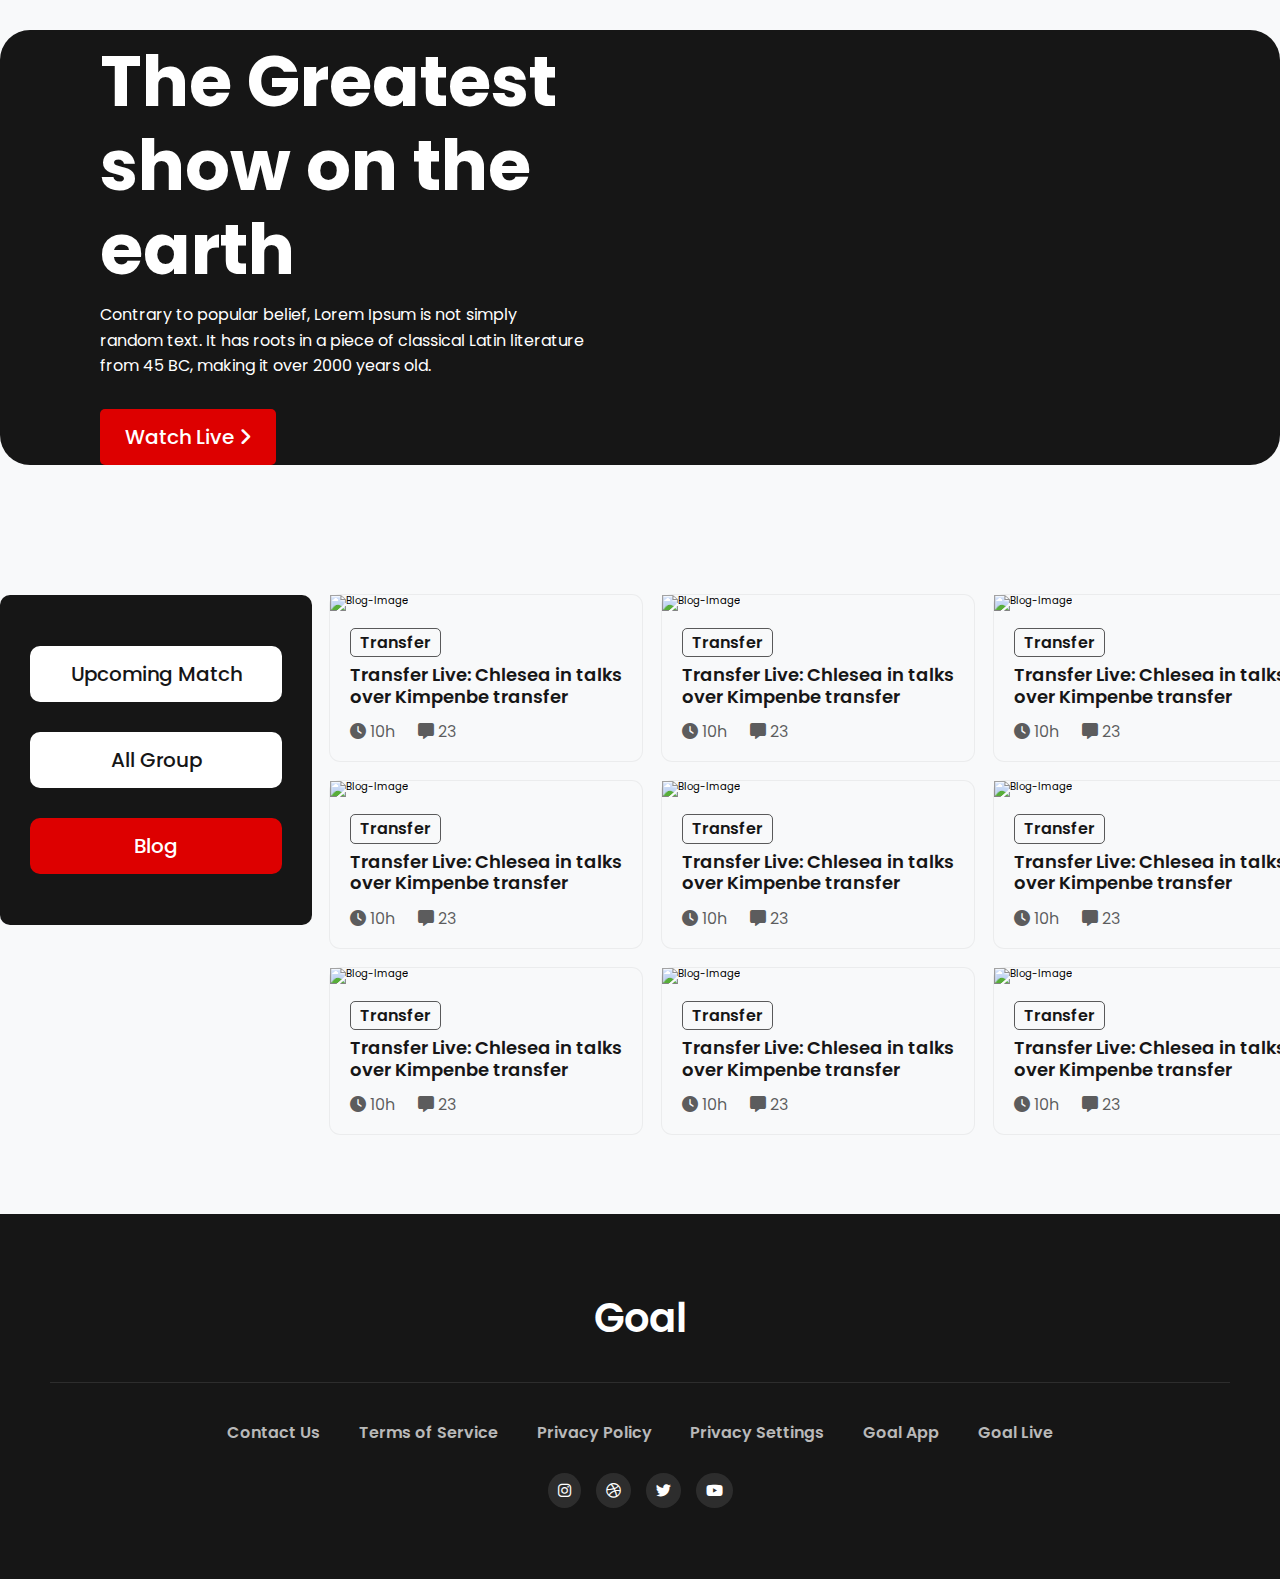
==== index.html @ 2a1b7299 "I have finished footer section design" ====
<!DOCTYPE html>
<html lang="en">
<head>
    <meta charset="UTF-8">
    <meta http-equiv="X-UA-Compatible" content="IE=edge">
    <meta name="viewport" content="width=device-width, initial-scale=1.0">
    <title>FIFA World Cup Qatar 2022</title>

    <!-- Favicon LInk -->
    <link rel="shortcut icon" href="./assets/favicon.png" type="image/x-icon">

    <!-- Google Fonts Links -->
    <link rel="preconnect" href="https://fonts.googleapis.com">
    <link rel="preconnect" href="https://fonts.gstatic.com" crossorigin>
    <link href="https://fonts.googleapis.com/css2?family=Poppins:wght@400;600;700&family=Roboto:wght@400;500;700&display=swap" rel="stylesheet">

    <!-- Font-Awesome CDN Link -->
    <link rel="stylesheet" href="https://cdnjs.cloudflare.com/ajax/libs/font-awesome/6.1.1/css/all.min.css"/>

    <!-- Main CSS File Link -->
    <link rel="stylesheet" href="./css/style.css">
</head>
<body>

    <!-- Start Header Section MarkUp -->
    <header class="container">
        <div class="row">
            <div class="header-items">
                <div class="header-left">
                    <h1>The Greatest show on the earth</h1>
                    <p>Contrary to popular belief, Lorem Ipsum is not simply</p>
                    <p>random text. It has roots in a piece of classical Latin literature</p>
                    <p>from 45 BC, making it over 2000 years old.</p>

                    <a href="#" class="btn btn-live">Watch Live <i class="fa-solid fa-angle-right"></i></a>
                </div>
                <div class="header-right">
                    <img src="./assets/Banner Image.png" alt="">
                </div>
            </div>
        </div>
    </header>
    <!-- End Header Section MarkUp -->

    <!--  Start Blog Section MarkUp -->
    <section class="container">
        <div class="row">
            <div class="blog-items">
                <div class="blog-navigator-btn">
                    <ul>
                        <li><a href="#" class="btn-inActive">Upcoming Match</a></li>
                        <li><a href="#" class="btn-inActive">All Group</a></li>
                        <li><a href="#" class="btn-Active btn-inActive">Blog</a></li>
                    </ul>
                </div>
                <div class="blogs">
                    <div class="blog-card card">
                        <img src="./assets/Blog Image.png" alt="Blog-Image">
                        <div class="card-details">
                            <a href="#" class="btn-transfer">Transfer</a>
                            <h4>Transfer Live: Chlesea in talks over Kimpenbe transfer</h4>
                            <div class="blog-history">
                                <a href="#"><i class="fa-solid fa-clock"></i> 10h</a>
                                <a href="#"><i class="fa-solid fa-message"></i> 23</a>
                            </div>
                        </div>
                    </div>
                    <div class="blog-card card">
                        <img src="./assets/Blog Image.png" alt="Blog-Image">
                        <div class="card-details">
                            <a href="#" class="btn-transfer">Transfer</a>
                            <h4>Transfer Live: Chlesea in talks over Kimpenbe transfer</h4>
                            <div class="blog-history">
                                <a href="#"><i class="fa-solid fa-clock"></i> 10h</a>
                                <a href="#"><i class="fa-solid fa-message"></i> 23</a>
                            </div>
                        </div>
                    </div>
                    <div class="blog-card card">
                        <img src="./assets/Blog Image.png" alt="Blog-Image">
                        <div class="card-details">
                            <a href="#" class="btn-transfer">Transfer</a>
                            <h4>Transfer Live: Chlesea in talks over Kimpenbe transfer</h4>
                            <div class="blog-history">
                                <a href="#"><i class="fa-solid fa-clock"></i> 10h</a>
                                <a href="#"><i class="fa-solid fa-message"></i> 23</a>
                            </div>
                        </div>
                    </div>
                    <div class="blog-card card">
                        <img src="./assets/Blog Image.png" alt="Blog-Image">
                        <div class="card-details">
                            <a href="#" class="btn-transfer">Transfer</a>
                            <h4>Transfer Live: Chlesea in talks over Kimpenbe transfer</h4>
                            <div class="blog-history">
                                <a href="#"><i class="fa-solid fa-clock"></i> 10h</a>
                                <a href="#"><i class="fa-solid fa-message"></i> 23</a>
                            </div>
                        </div>
                    </div>
                    <div class="blog-card card">
                        <img src="./assets/Blog Image.png" alt="Blog-Image">
                        <div class="card-details">
                            <a href="#" class="btn-transfer">Transfer</a>
                            <h4>Transfer Live: Chlesea in talks over Kimpenbe transfer</h4>
                            <div class="blog-history">
                                <a href="#"><i class="fa-solid fa-clock"></i> 10h</a>
                                <a href="#"><i class="fa-solid fa-message"></i> 23</a>
                            </div>
                        </div>
                    </div>
                    <div class="blog-card card">
                        <img src="./assets/Blog Image.png" alt="Blog-Image">
                        <div class="card-details">
                            <a href="#" class="btn-transfer">Transfer</a>
                            <h4>Transfer Live: Chlesea in talks over Kimpenbe transfer</h4>
                            <div class="blog-history">
                                <a href="#"><i class="fa-solid fa-clock"></i> 10h</a>
                                <a href="#"><i class="fa-solid fa-message"></i> 23</a>
                            </div>
                        </div>
                    </div>
                    <div class="blog-card card">
                        <img src="./assets/Blog Image.png" alt="Blog-Image">
                        <div class="card-details">
                            <a href="#" class="btn-transfer">Transfer</a>
                            <h4>Transfer Live: Chlesea in talks over Kimpenbe transfer</h4>
                            <div class="blog-history">
                                <a href="#"><i class="fa-solid fa-clock"></i> 10h</a>
                                <a href="#"><i class="fa-solid fa-message"></i> 23</a>
                            </div>
                        </div>
                    </div>
                    <div class="blog-card card">
                        <img src="./assets/Blog Image.png" alt="Blog-Image">
                        <div class="card-details">
                            <a href="#" class="btn-transfer">Transfer</a>
                            <h4>Transfer Live: Chlesea in talks over Kimpenbe transfer</h4>
                            <div class="blog-history">
                                <a href="#"><i class="fa-solid fa-clock"></i> 10h</a>
                                <a href="#"><i class="fa-solid fa-message"></i> 23</a>
                            </div>
                        </div>
                    </div>
                    <div class="blog-card card">
                        <img src="./assets/Blog Image.png" alt="Blog-Image">
                        <div class="card-details">
                            <a href="#" class="btn-transfer">Transfer</a>
                            <h4>Transfer Live: Chlesea in talks over Kimpenbe transfer</h4>
                            <div class="blog-history">
                                <a href="#"><i class="fa-solid fa-clock"></i> 10h</a>
                                <a href="#"><i class="fa-solid fa-message"></i> 23</a>
                            </div>
                        </div>
                    </div>
                </div>
            </div>
        </div>
    </section>
    <!--  End Blog Section MarkUp -->

    <!-- Start Footer Section MarkUp -->

    <footer class="container footer-bg">
        <div class="row">
            <div class="footer-items">
                <h2>Goal</h2>
                <div class="footer-menu">
                    <ul>
                        <li><a href="#">Contact Us</a></li>
                        <li><a href="#">Terms of Service</a></li>
                        <li><a href="#">Privacy Policy</a></li>
                        <li><a href="#">Privacy Settings</a></li>
                        <li><a href="#">Goal App</a></li>
                        <li><a href="#">Goal Live</a></li>
                    </ul>
                </div>
                <div class="social-icons">
                    <ul>
                        <li><a href="#"><i class="fa-brands fa-instagram"></i></a></li>
                        <li><a href="#"><i class="fa-brands fa-dribbble"></i></a></li>
                        <li><a href="#"><i class="fa-brands fa-twitter"></i></a></li>
                        <li><a href="#"><i class="fa-brands fa-youtube"></i></a></li>
                    </ul>
                </div>
            </div>
        </div>
    </footer>
    <!-- End Footer Section MarkUp -->
    
</body>
</html>
---- css/style.css ----
/* ==================== */
/* ====== RESET ======= */
/* ==================== */

*{
    margin: 0;
    padding: 0;
    box-sizing: border-box;
}

html{
    font-size: 62.5%;
    line-height: 1.2;
}

body{
    font-family: 'Poppins', sans-serif;
    /* font-family: 'Roboto', sans-serif; */
}

ul{
    display: flex;
    align-items: center;
}

ul li{
    list-style: none;
    cursor: pointer;
}

a{
    text-decoration: none;
}


/* ======= Resusable Components ======= */

.container{
    max-width: 160rem;
    margin: 0 auto;
    background-color: var(--container-bg);
    padding-top: 3rem;
}

.row{
    max-width: 132.1rem;
    margin: 0 auto;
}

/* Colors */

:root{
    --primary-color: #161616;
    --primary-color-2: rgb(22, 22, 22, 70%);
    --secondary-color: #DD0000;
    --text-color-1: #B9B9B9;
    --white: #FFFFFF;
    --container-bg: #f8f9fa;
}


h1{
    font-size: 7rem;
    font-weight: 700;
    color: var(--white);
    margin-bottom: 1rem;
}

h2{
    font-size: 4rem;
    font-weight: 600;
    color: var(--white);
}

h4{
    font-size: 1.8rem;
    font-weight: 600;
    color: var(--primary-color);
    margin-bottom: 1.5rem;
}

p{
    font-size: 1.6rem;
    font-weight: 400;
    color: var(--white);
    line-height: 1.6;
}

img{
    width: 100%;
}

/* BUTON */

.btn:link,
.btn:visited,
.btn{
    background: var(--secondary-color);
    color: var(--white);
    font-size: 2rem;
    font-weight: 500;
    padding: 1.6rem 2.5rem;
    border-radius: .5rem;
    cursor: pointer;
    display: inline-block;
}

.btn-inActive:link,
.btn-inActive:visited,
.btn-inActive{
    background: var(--white);
    color: var(--primary-color);
    font-size: 2rem;
    font-weight: 500;
    padding: 1.6rem 0;
    border-radius: 1rem;
    width: 25.2rem;
    display: inline-block;
    text-align: center;
    cursor: pointer;
}

.btn-Active{
    background: var(--secondary-color)!important;
    color: var(--white)!important;
}

/* Blog Cards */

.card{
    max-width: 31.2rem;
    box-shadow: rgba(0, 0, 0, 0.05) 0px 0px 0px 1px;
    border-radius: 1rem;
}

.card .card-details{
    padding: 1rem 2rem 2rem 2rem;
}

.card .card-details .btn-transfer{
    border: .1rem solid var(--primary-color-2);
    padding: .4rem .9rem;
    border-radius: .5rem;
    color: var(--primary-color);
    font-size: 1.6rem;
    font-weight: 600;
    margin: .7rem 0;
    display: inline-block;
}

.card .card-details .blog-history a {
    color: var(--primary-color-2);
    font-size: 1.6rem;
    margin-right: 2rem;
    
}

.card .card-details .blog-history a:last-child{
    margin-right: 0;
}


/* ====== Start Header Section Design ====== */

.header-items{
    display: grid;
    grid-template-columns: repeat(2, 1fr);
    align-items: center;
    background: var(--primary-color);
    padding: 1rem 7rem 0 10rem;
    border-radius: 3rem;
}

.header-items .header-left{
    max-width: 53rem;
}

.header-items .header-left p:nth-child(4){
    margin-bottom: 3rem;
}

/* ====== Start Blog Section Design ====== */

.blog-items{
    display: grid;
    grid-template-columns: 33rem auto;
    justify-content: space-between;
    margin-top: 10rem;
    padding-bottom: 8rem;
}

.blog-items .blog-navigator-btn{
    background: var(--primary-color);
    display: flex;
    justify-content: center;
    align-items: center;
    border-radius: 1rem;
    width: 31.2rem;
    height: 33rem;
}

.blog-items .blog-navigator-btn ul{
    flex-direction: column;
}

.blog-items .blog-navigator-btn ul li{
    margin-bottom: 3rem;
}

.blog-items .blog-navigator-btn ul li:last-child{
    margin-bottom: 0rem;
}

.blog-items .blogs{
    display: grid;
    grid-template-columns: repeat(3, 31.2rem);
    gap: 2rem;
    justify-content: center;
    align-items: center;
}

/* ====== Start Footer Section Design ====== */

.footer-bg{
    background: var(--primary-color);
}

.footer-items{
    text-align: center;
    padding: 5rem;
}

.footer-items h2{
    border-bottom: .1rem solid rgba(255, 255, 255, 10%);
    padding-bottom: 4rem;
}

.footer-items .footer-menu{
    width: 70%;
    margin: 4rem auto;
}

.footer-items .footer-menu ul{
    justify-content: space-between;
    align-items: center;
}

.footer-items .footer-menu ul li a{
    font-size: 1.6rem;
    color: var(--text-color-1);
    font-weight: 600;
}


.footer-items .social-icons{
    margin: 3rem 0;
 }

 .footer-items .social-icons ul{
    justify-content: center;
    align-items: center;
 }

 .footer-items .social-icons ul li{
    margin-left: 1.5rem;
 }

 .footer-items .social-icons ul li:first-child{
    margin-left: 0;
 }

 .footer-items .social-icons ul li a{
    color: var(--white);
 }

 .footer-items .social-icons ul li a i::before{
    background: rgb(255, 255, 255, 10%);
    width: 1.5rem;
    height: 1.5rem;
    border-radius: 50%;
    font-size: 1.5rem;
    padding: 1rem;
    transition: .3s;
}

.footer-items .social-icons ul li a:hover i::before{
    background: var(--secondary-color);
}
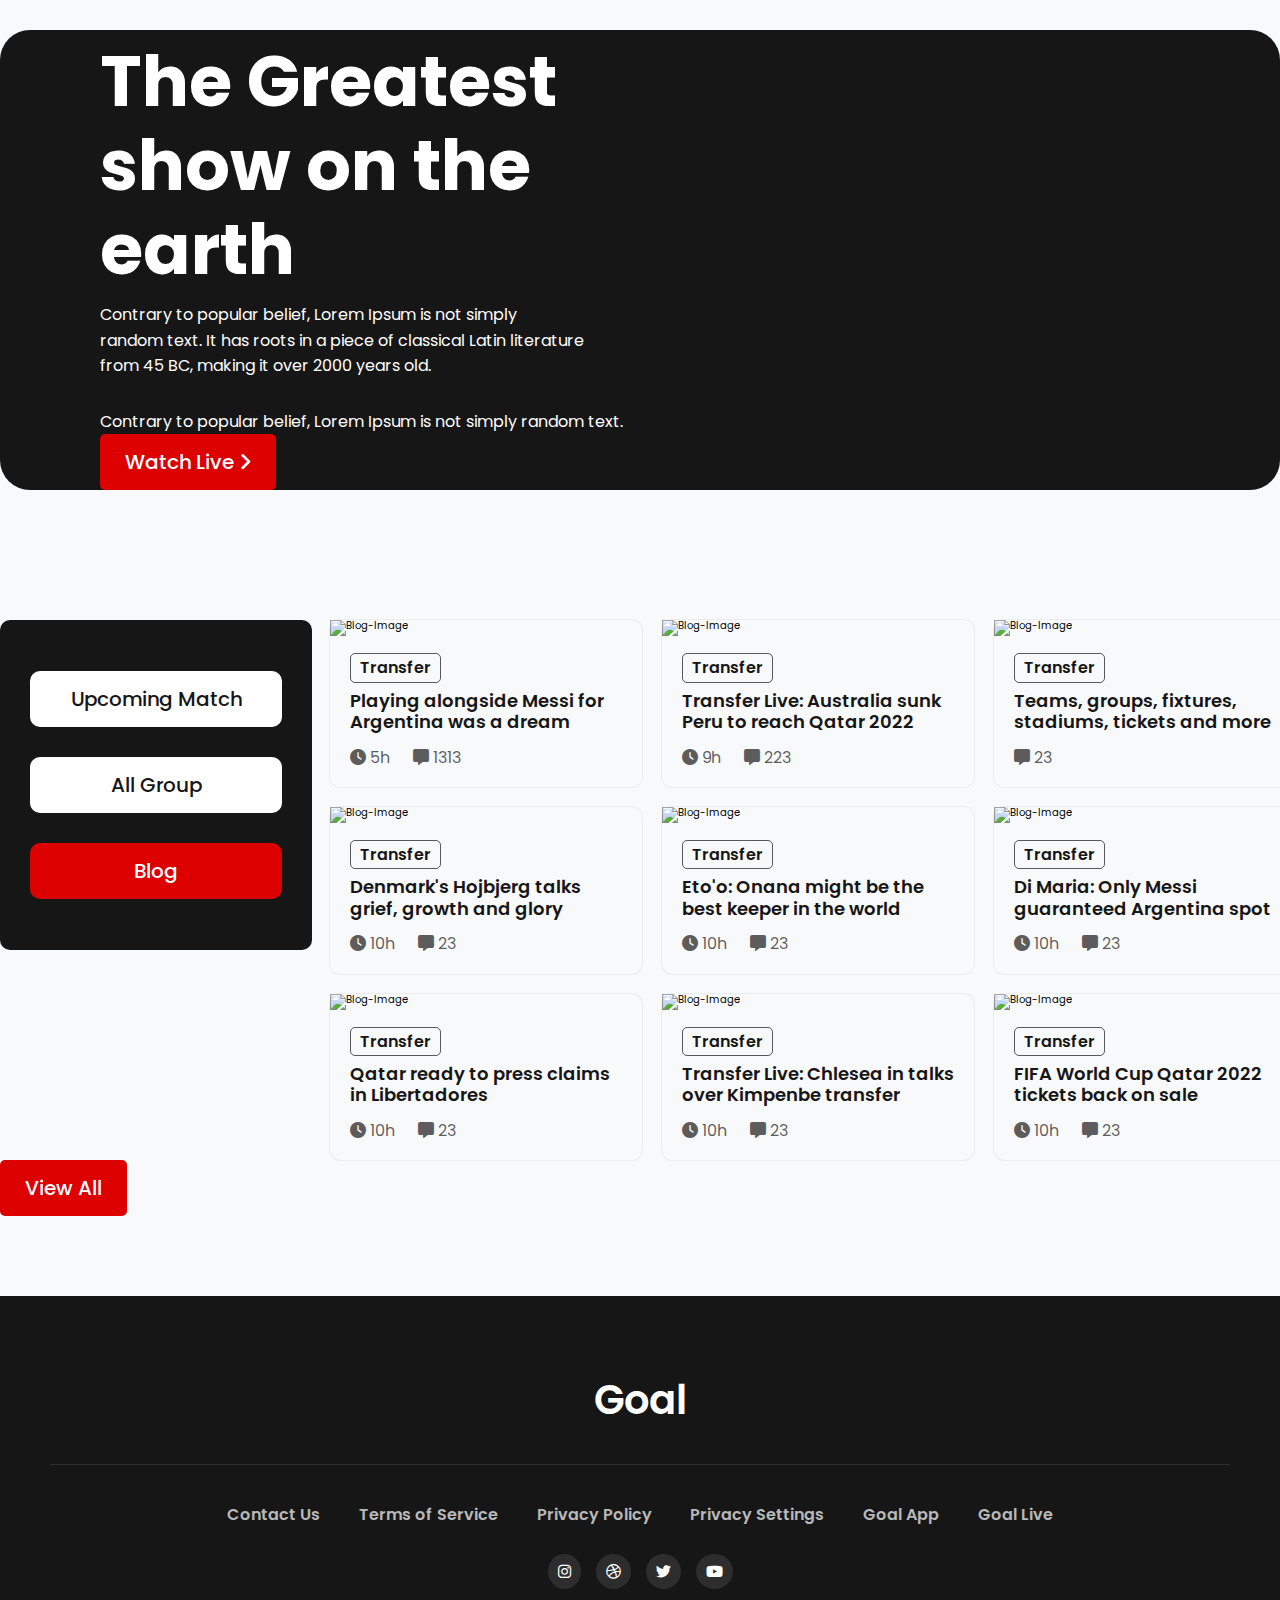
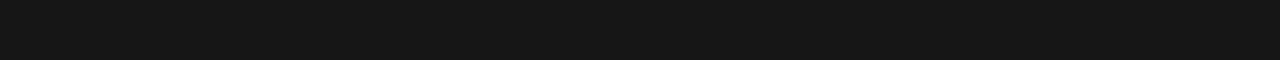
==== commit ad638fd8: "I have added group page and designed with full responsive" ====
--- a/index.html
+++ b/index.html
@@ -19,6 +19,9 @@
 
     <!-- Main CSS File Link -->
     <link rel="stylesheet" href="./css/style.css">
+
+    <!-- Responsive CSS File Link -->
+    <link rel="stylesheet" href="./css/responsive.css">
 </head>
 <body>
 
@@ -28,10 +31,10 @@
             <div class="header-items">
                 <div class="header-left">
                     <h1>The Greatest show on the earth</h1>
-                    <p>Contrary to popular belief, Lorem Ipsum is not simply</p>
-                    <p>random text. It has roots in a piece of classical Latin literature</p>
-                    <p>from 45 BC, making it over 2000 years old.</p>
-
+                    <p class="display-none2">Contrary to popular belief, Lorem Ipsum is not simply</p>
+                    <p class="display-none2">random text. It has roots in a piece of classical Latin literature</p>
+                    <p class="display-none2">from 45 BC, making it over 2000 years old.</p>
+                    <p class="display-none">Contrary to popular belief, Lorem Ipsum is not simply random text.</p>
                     <a href="#" class="btn btn-live">Watch Live <i class="fa-solid fa-angle-right"></i></a>
                 </div>
                 <div class="header-right">
@@ -48,17 +51,83 @@
             <div class="blog-items">
                 <div class="blog-navigator-btn">
                     <ul>
-                        <li><a href="#" class="btn-inActive">Upcoming Match</a></li>
-                        <li><a href="#" class="btn-inActive">All Group</a></li>
+                        <li><a href="./resources/match.html" target="_blank" class="btn-inActive">Upcoming Match</a></li>
+                        <li><a href="./resources/group.html" target="_blank" class="btn-inActive">All Group</a></li>
                         <li><a href="#" class="btn-Active btn-inActive">Blog</a></li>
                     </ul>
                 </div>
                 <div class="blogs">
                     <div class="blog-card card">
-                        <img src="./assets/Blog Image.png" alt="Blog-Image">
+                        <img src="./assets/blog-img-4.avif" alt="Blog-Image">
                         <div class="card-details">
                             <a href="#" class="btn-transfer">Transfer</a>
-                            <h4>Transfer Live: Chlesea in talks over Kimpenbe transfer</h4>
+                            <h4>Playing alongside Messi for Argentina was a dream</h4>
+                            <div class="blog-history">
+                                <a href="#"><i class="fa-solid fa-clock"></i> 5h</a>
+                                <a href="#"><i class="fa-solid fa-message"></i> 1313</a>
+                            </div>
+                        </div>
+                    </div>
+                    <div class="blog-card card">
+                        <img src="./assets/blog-img-3.avif" alt="Blog-Image">
+                        <div class="card-details">
+                            <a href="#" class="btn-transfer">Transfer</a>
+                            <h4>Transfer Live: Australia sunk Peru to reach Qatar 2022</h4>
+                            <div class="blog-history">
+                                <a href="#"><i class="fa-solid fa-clock"></i> 9h</a>
+                                <a href="#"><i class="fa-solid fa-message"></i> 223</a>
+                            </div>
+                        </div>
+                    </div>
+                    <div class="blog-card card">
+                        <img src="./assets/blog-img-2.avif" alt="Blog-Image">
+                        <div class="card-details">
+                            <a href="#" class="btn-transfer">Transfer</a>
+                            <h4>Teams, groups, fixtures, stadiums, tickets and more</h4>
+                            <div class="blog-history">
+                                <!-- <a href="#"><i class="fa-solid fa-clock"></i> 10h</a> -->
+                                <a href="#"><i class="fa-solid fa-message"></i> 23</a>
+                            </div>
+                        </div>
+                    </div>
+                    <div class="blog-card card">
+                        <img src="./assets/blog-img-5.avif" alt="Blog-Image">
+                        <div class="card-details">
+                            <a href="#" class="btn-transfer">Transfer</a>
+                            <h4>Denmark's Hojbjerg talks grief, growth and glory</h4>
+                            <div class="blog-history">
+                                <a href="#"><i class="fa-solid fa-clock"></i> 10h</a>
+                                <a href="#"><i class="fa-solid fa-message"></i> 23</a>
+                            </div>
+                        </div>
+                    </div>
+                    <div class="blog-card card">
+                        <img src="./assets/blog-img-6.avif" alt="Blog-Image">
+                        <div class="card-details">
+                            <a href="#" class="btn-transfer">Transfer</a>
+                            <h4>Eto'o: Onana might be the best keeper in the world</h4>
+                            <div class="blog-history">
+                                <a href="#"><i class="fa-solid fa-clock"></i> 10h</a>
+                                <a href="#"><i class="fa-solid fa-message"></i> 23</a>
+                            </div>
+                        </div>
+                    </div>
+                    <div class="blog-card card">
+                        <img src="./assets/blog-img-7.avif" alt="Blog-Image">
+                        <div class="card-details">
+                            <a href="#" class="btn-transfer">Transfer</a>
+                            <h4>Di Maria: Only Messi guaranteed Argentina spot</h4>
+                            <div class="blog-history">
+                                <a href="#"><i class="fa-solid fa-clock"></i> 10h</a>
+                                <a href="#"><i class="fa-solid fa-message"></i> 23</a>
+                            </div>
+                        </div>
+                    </div>
+                    <div class="blog-card card">
+                        <img src="./assets/blog-img-8.avif" alt="Blog-Image">
+                        <div class="card-details">
+                            <a href="#" class="btn-transfer">Transfer</a>
+                            <h4>Qatar ready to press claims in Libertadores </h4>
                             <div class="blog-history">
                                 <a href="#"><i class="fa-solid fa-clock"></i> 10h</a>
                                 <a href="#"><i class="fa-solid fa-message"></i> 23</a>
@@ -76,77 +145,11 @@
                             </div>
                         </div>
                     </div>
-                    <div class="blog-card card">
-                        <img src="./assets/Blog Image.png" alt="Blog-Image">
+                    <div class="blog-card card display-none2">
+                        <img src="./assets/blog-img-9.avif" alt="Blog-Image">
                         <div class="card-details">
                             <a href="#" class="btn-transfer">Transfer</a>
-                            <h4>Transfer Live: Chlesea in talks over Kimpenbe transfer</h4>
-                            <div class="blog-history">
-                                <a href="#"><i class="fa-solid fa-clock"></i> 10h</a>
-                                <a href="#"><i class="fa-solid fa-message"></i> 23</a>
-                            </div>
-                        </div>
-                    </div>
-                    <div class="blog-card card">
-                        <img src="./assets/Blog Image.png" alt="Blog-Image">
-                        <div class="card-details">
-                            <a href="#" class="btn-transfer">Transfer</a>
-                            <h4>Transfer Live: Chlesea in talks over Kimpenbe transfer</h4>
-                            <div class="blog-history">
-                                <a href="#"><i class="fa-solid fa-clock"></i> 10h</a>
-                                <a href="#"><i class="fa-solid fa-message"></i> 23</a>
-                            </div>
-                        </div>
-                    </div>
-                    <div class="blog-card card">
-                        <img src="./assets/Blog Image.png" alt="Blog-Image">
-                        <div class="card-details">
-                            <a href="#" class="btn-transfer">Transfer</a>
-                            <h4>Transfer Live: Chlesea in talks over Kimpenbe transfer</h4>
-                            <div class="blog-history">
-                                <a href="#"><i class="fa-solid fa-clock"></i> 10h</a>
-                                <a href="#"><i class="fa-solid fa-message"></i> 23</a>
-                            </div>
-                        </div>
-                    </div>
-                    <div class="blog-card card">
-                        <img src="./assets/Blog Image.png" alt="Blog-Image">
-                        <div class="card-details">
-                            <a href="#" class="btn-transfer">Transfer</a>
-                            <h4>Transfer Live: Chlesea in talks over Kimpenbe transfer</h4>
-                            <div class="blog-history">
-                                <a href="#"><i class="fa-solid fa-clock"></i> 10h</a>
-                                <a href="#"><i class="fa-solid fa-message"></i> 23</a>
-                            </div>
-                        </div>
-                    </div>
-                    <div class="blog-card card">
-                        <img src="./assets/Blog Image.png" alt="Blog-Image">
-                        <div class="card-details">
-                            <a href="#" class="btn-transfer">Transfer</a>
-                            <h4>Transfer Live: Chlesea in talks over Kimpenbe transfer</h4>
-                            <div class="blog-history">
-                                <a href="#"><i class="fa-solid fa-clock"></i> 10h</a>
-                                <a href="#"><i class="fa-solid fa-message"></i> 23</a>
-                            </div>
-                        </div>
-                    </div>
-                    <div class="blog-card card">
-                        <img src="./assets/Blog Image.png" alt="Blog-Image">
-                        <div class="card-details">
-                            <a href="#" class="btn-transfer">Transfer</a>
-                            <h4>Transfer Live: Chlesea in talks over Kimpenbe transfer</h4>
-                            <div class="blog-history">
-                                <a href="#"><i class="fa-solid fa-clock"></i> 10h</a>
-                                <a href="#"><i class="fa-solid fa-message"></i> 23</a>
-                            </div>
-                        </div>
-                    </div>
-                    <div class="blog-card card">
-                        <img src="./assets/Blog Image.png" alt="Blog-Image">
-                        <div class="card-details">
-                            <a href="#" class="btn-transfer">Transfer</a>
-                            <h4>Transfer Live: Chlesea in talks over Kimpenbe transfer</h4>
+                            <h4>FIFA World Cup Qatar 2022 tickets back on sale</h4>
                             <div class="blog-history">
                                 <a href="#"><i class="fa-solid fa-clock"></i> 10h</a>
                                 <a href="#"><i class="fa-solid fa-message"></i> 23</a>
@@ -154,6 +157,7 @@
                         </div>
                     </div>
                 </div>
+                <div class="display-none m-t"><a href="#" class="btn display-none">View All</a></div>
             </div>
         </div>
     </section>
--- a/css/responsive.css
+++ b/css/responsive.css
@@ -0,0 +1,343 @@
+
+/* ==== Start Responsive Design ==== */
+
+@media only screen and (max-width : 1200px) {
+    .container{
+        max-width: 120rem;
+        
+    }
+    
+    .row{
+        max-width: 114rem;
+        margin: 0 auto;
+    }
+
+    .blog-items{
+        grid-template-columns: auto auto;
+    }
+
+    .blog-items .blogs{
+        grid-template-columns: repeat(3, 1fr);
+    }
+
+    .card{
+        max-width: 25rem;
+    }
+
+    .matches {
+        grid-template-columns: repeat(2, 31.2rem);
+        width: 70%;
+    }
+
+    .group-items{
+        grid-template-columns: repeat(3, 25rem);
+    }
+    
+    
+}
+
+
+@media only screen and (max-width : 992px) {
+
+    html{
+        font-size: 57.5%;
+        line-height: 1.1;
+    }
+
+    
+    h1{
+        font-size: 4.5rem;
+        margin-bottom: .5rem;
+    }
+
+    h2{
+        font-size: 3rem;
+    }
+
+    h4{
+        font-size: 1.8rem;
+        margin: 2rem 0;
+    }
+
+    p{
+        font-size: 1.5rem;
+        line-height: 1.5;
+        margin: 1rem 0;
+
+    }
+
+    .container{
+        max-width: 99.2rem;
+        
+    }
+    
+    .row{
+        max-width: 90rem;
+        margin: 0 auto;
+    }
+
+    .blog-items{
+        flex-direction: column;
+        justify-content: center;
+        align-items: center;
+        margin-top: 4rem;
+    }
+
+    .blog-items .blog-navigator-btn{
+        background: transparent;
+        width: 100%;
+        height: 10rem;
+        display: inline-block;
+    }
+    
+
+    .blog-items .blog-navigator-btn ul{
+        flex-direction: row;
+        align-items: center;
+        justify-content: space-between;
+    }
+
+    .blog-items .blog-navigator-btn ul li{
+        margin-bottom: 0;
+    }
+
+    .btn-inActive:link,
+    .btn-inActive:visited,
+    .btn-inActive{
+        width: 25rem;
+    }
+
+    .blog-items .blogs{
+        grid-template-columns: repeat(2, auto);
+    }
+
+    .card{
+        max-width: 50rem;
+    }
+
+    .matches {
+        width: 100%;
+    }
+
+    .display-none{
+        display: block;
+    }
+
+    .display-none2{
+        display: none;
+    }
+
+    .footer-items .footer-menu{
+        width: 100%;
+        
+    }
+    
+    .footer-items .footer-menu ul{
+        grid-template-columns: repeat(4, auto);
+        justify-content: space-around;
+        row-gap: 2rem;
+    }
+    
+    .footer-items .footer-menu ul li a{
+        font-size: 1.6rem;
+    }
+
+}
+
+
+@media only screen and (max-width : 834px){
+    .container{
+        max-width: 83.4rem;
+        
+    }
+    
+    .row{
+        max-width: 78rem;
+        margin: 0 auto;
+    }
+
+    .header-items {
+        padding: 1rem 5rem 0 7rem;
+    }
+
+    h1{
+        font-size: 4rem;
+    }
+
+    .group-items{
+        grid-template-columns: repeat(2, 27rem);
+    }
+
+    .d-n{
+        display: none;
+    }
+
+
+}
+
+@media only screen and (max-width : 768px){
+    .container{
+        max-width: 76.8rem;
+        
+    }
+    
+    .row{
+        max-width: 70rem;
+        margin: 0 auto;
+    }
+
+    .header-items {
+        padding: 1rem 4rem 0 5rem;
+    }
+
+    h1{
+        font-size: 3.5rem;
+    }
+
+    h4{
+        font-size: 1.6rem;
+    }
+
+    p{
+        font-size: 1.4rem;
+    }
+
+    .btn-inActive:link,
+    .btn-inActive:visited,
+    .btn-inActive{
+        width: 22rem;
+    }
+
+
+}
+
+
+@media only screen and (max-width : 576px){
+    .container{
+        max-width: 57.6rem;
+        
+    }
+    
+    .row{
+        max-width: 55rem;
+        margin: 0 auto;
+    }
+
+    .header-items{
+        grid-template-columns: repeat(1, 1fr);
+        text-align: center;
+        border-radius: 1rem;
+    }
+
+    .header-items .header-left {
+        max-width: 30rem;
+        margin: 4rem auto;
+    }
+
+    .header-items .header-left p{
+        margin: 2rem 0;
+    }
+
+    .header-items .header-right{
+        width: 90%;
+        margin: 0 auto;
+    }
+
+    h1{
+        font-size: 3rem;
+    }
+
+    h4{
+        font-size: 1.6rem;
+    }
+
+    .blog-items{
+        margin-top: 0;
+    }
+
+    .blog-items .blog-navigator-btn{
+        height: auto;
+        margin-bottom: 3rem;
+    }
+
+    .blog-items .blog-navigator-btn ul{
+        flex-direction: column;
+        row-gap: 2rem;
+    }
+
+    .blog-items .blogs{
+        grid-template-columns: repeat(1, auto);
+    }
+
+    .matches {
+        grid-template-columns: repeat(1, auto);
+    }
+
+    .footer-items .footer-menu ul{
+        grid-template-columns: repeat(1, auto);
+    }
+
+}
+
+
+@media only screen and (max-width : 480px){
+
+    html{
+        font-size: 53.5%;
+    }
+
+    .container{
+        max-width: 48rem;
+        
+    }
+    
+    .row{
+        max-width: 44rem;
+        margin: 0 auto;
+    }
+
+    .header-items .header-right{
+        width: 80%;
+        margin: 0 auto;
+    }
+
+    .group-items{
+        grid-template-columns: repeat(1, 30rem);
+    }
+
+}
+
+@media only screen and (max-width : 375px){
+
+    html{
+        font-size: 50.5%;
+    }
+
+    .container{
+        max-width: 37.5rem;
+        
+    }
+    
+    .row{
+        max-width: 35rem;
+        margin: 0 auto;
+    }
+
+    h1{
+        font-size: 2.2rem;
+    }
+
+    h4{
+        font-size: 1.8rem;
+    }
+
+    p{
+        font-size: 1.2rem;
+    }
+
+
+
+    
+}
+
+    